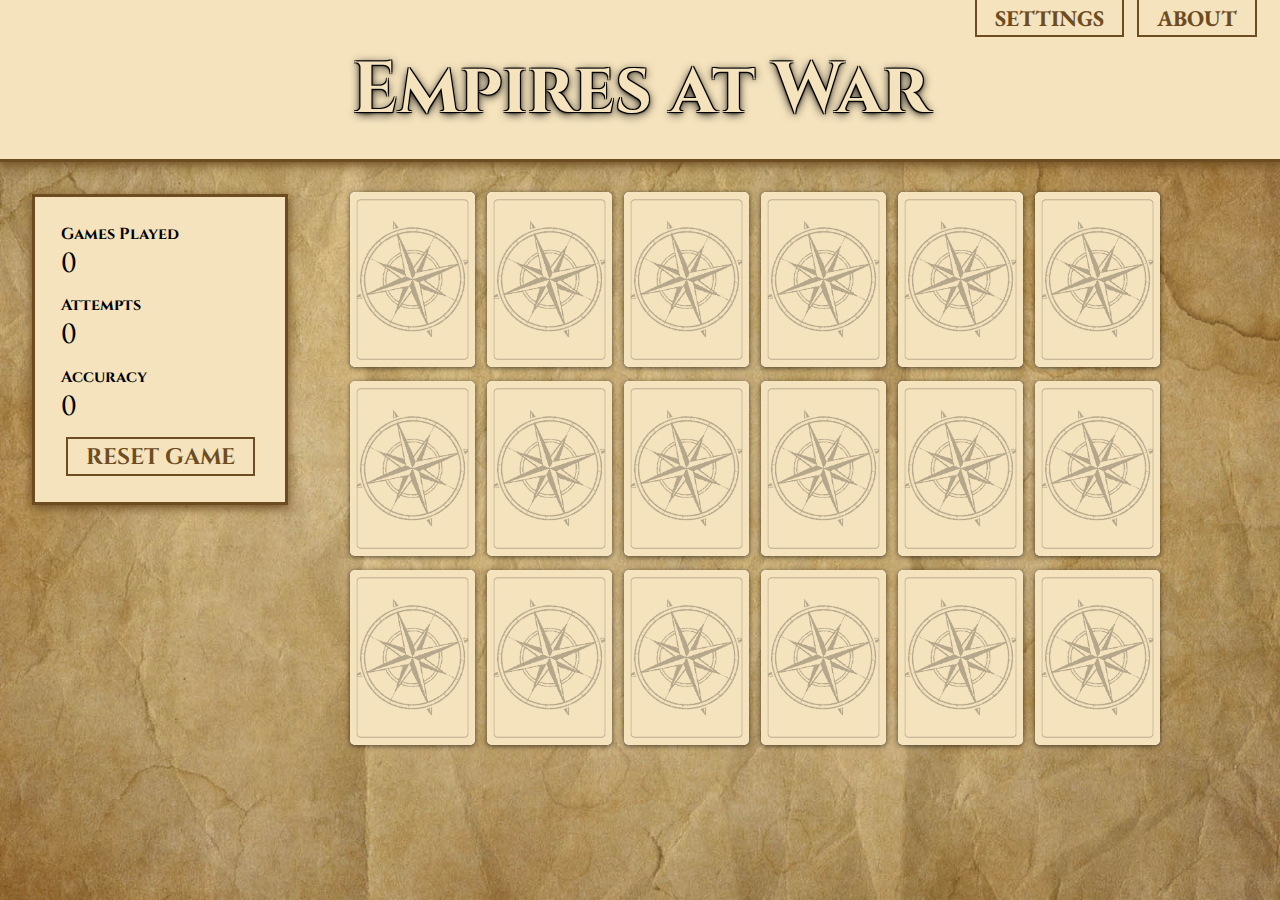
==== index.html @ 1d4930fd "Memory Match v0.1 - Jason Pau" ====
<!DOCTYPE html>
<html lang="en">
<head>
    <meta charset="UTF-8">
    <title>Memory Match Game - Jason Pau</title>
    <script src="https://code.jquery.com/jquery-2.1.4.min.js"></script>
    <!--<script src="http://learning-fuze.github.io/memory_match/v0.1/script.js"></script>-->
    <script src="main.js"></script>
    <link href="https://fonts.googleapis.com/css?family=Cinzel|EB+Garamond" rel="stylesheet">
    <link rel="stylesheet" type="text/css" href="style.css" />
</head>
<body>
    <header>
        <!--<div id="header-logo">-->
            <!--LOGO-->
        <!--</div>-->
        <div id="header-content">
            <div id="menu-bar">
                <a href="#">Settings</a>
                <a href="#">About</a>
            </div>
            <h1>Empires at War</h1>
        </div>
    </header>
    <div id="wrapper">
        <section id="stats-area">
            <div class="games-played">
                <div class="label">Games Played</div>
                <div class="value">0</div>
            </div>
            <div class="attempts">
                <div class="label">Attempts</div>
                <div class="value">0</div>
            </div>
            <div class="accuracy">
                <div class="label">Accuracy</div>
                <div class="value">0</div>
            </div>
            <button class="reset">Reset Game</button>
        </section>
        <section id="game-area">
            <div class="card">
                <div class="front">
                    <img src="images/card-front-test1-01.png" alt="" />
                </div>
                <div class="back">
                    <img src="images/card-back.png" alt="" />
                </div>
            </div>
            <div class="card">
                <div class="front">
                    <img src="images/card-front-test1-02.png" alt="" />
                </div>
                <div class="back">
                    <img src="images/card-back.png" alt="" />
                </div>
            </div>
            <div class="card">
                <div class="front">
                    <img src="images/card-front-test1-03.png" alt="" />
                </div>
                <div class="back">
                    <img src="images/card-back.png" alt="" />
                </div>
            </div>
            <div class="card">
                <div class="front">
                    <img src="" alt="" />
                </div>
                <div class="back">
                    <img src="images/card-back.png" alt="" />
                </div>
            </div>
            <div class="card">
                <div class="front">
                    <img src="" alt="" />
                </div>
                <div class="back">
                    <img src="images/card-back.png" alt="" />
                </div>
            </div>
            <div class="card">
                <div class="front">
                    <img src="" alt="" />
                </div>
                <div class="back">
                    <img src="images/card-back.png" alt="" />
                </div>
            </div>

            <div class="card">
                <div class="front">
                    <img src="" alt="" />
                </div>
                <div class="back">
                    <img src="images/card-back.png" alt="" />
                </div>
            </div>
            <div class="card">
                <div class="front">
                    <img src="" alt="" />
                </div>
                <div class="back">
                    <img src="images/card-back.png" alt="" />
                </div>
            </div>
            <div class="card">
                <div class="front">
                    <img src="" alt="" />
                </div>
                <div class="back">
                    <img src="images/card-back.png" alt="" />
                </div>
            </div>
            <div class="card">
                <div class="front">
                    <img src="" alt="" />
                </div>
                <div class="back">
                    <img src="images/card-back.png" alt="" />
                </div>
            </div>
            <div class="card">
                <div class="front">
                    <img src="" alt="" />
                </div>
                <div class="back">
                    <img src="images/card-back.png" alt="" />
                </div>
            </div>
            <div class="card">
                <div class="front">
                    <img src="" alt="" />
                </div>
                <div class="back">
                    <img src="images/card-back.png" alt="" />
                </div>
            </div>

            <div class="card">
                <div class="front">
                    <img src="" alt="" />
                </div>
                <div class="back">
                    <img src="images/card-back.png" alt="" />
                </div>
            </div>
            <div class="card">
                <div class="front">
                    <img src="" alt="" />
                </div>
                <div class="back">
                    <img src="images/card-back.png" alt="" />
                </div>
            </div>
            <div class="card">
                <div class="front">
                    <img src="" alt="" />
                </div>
                <div class="back">
                    <img src="images/card-back.png" alt="" />
                </div>
            </div>
            <div class="card">
                <div class="front">
                    <img src="" alt="" />
                </div>
                <div class="back">
                    <img src="images/card-back.png" alt="" />
                </div>
            </div>
            <div class="card">
                <div class="front">
                    <img src="" alt="" />
                </div>
                <div class="back">
                    <img src="images/card-back.png" alt="" />
                </div>
            </div>
            <div class="card">
                <div class="front">
                    <img src="" alt="" />
                </div>
                <div class="back">
                    <img src="images/card-back.png" alt="" />
                </div>
            </div>
        </section>
    </div>
</body>
</html>
---- style.css ----
/* CSS FOR MEMORY MATCH GAME */
* {
    box-sizing: border-box;
}

body {
    margin: 0;
    background: url(images/background.jpg);
    background-size: cover;
    background-position: center;
    background-repeat: no-repeat;
    font-family: EB Garamond, Georgia, serif;
    background-attachment: fixed;
}

h1, h2, h3, h4, h5, h6 {
    font-family: Cinzel, Georgia, serif;
    font-weight: 700;
}

header {
    height: 18vh;
    font-size: 0;
    background-color: #F5E3BD;
    border-bottom: 3px solid #6d4c21;
    box-shadow: 0 3px 10px #6d4c21;
}

#header-logo {
    display: inline-block;
    width: 25%;
    padding: 2%;
    font-size: initial;
}

#header-content {
    display: inline-block;
    width: 100%;
    padding: 0 2vh 2vh 2vh;
    font-size: initial;
    text-align: center;
}

#menu-bar {
    text-align: right;
}

#header-content a {
    color: #6d4c21;
    display: inline-block;
    padding: 0.3vh 2vh;
    border: 2px solid #6d4c21;
    border-top: none;
    text-decoration: none;
    text-transform: uppercase;
    font-size: 2.5vh;
    font-weight: bold;
    margin: 0 5px;
}
#header-content a:hover {
    color: #d2aa6f;
    border: 2px solid #d2aa6f;
    border-top: none;
}

#header-content h1 {
    color: #F5E3BD;
    text-shadow:
    -1px -1px 0 #000,
    1px -1px 0 #000,
    -1px 1px 0 #000,
    1px 1px 0 #000,
    0 2px 10px #000,
    0 1px 3px #000;
    font-size: 8vh;
    margin: 0.5vh;
}

#wrapper {
    height: 82vh;
    font-size: 0;
}

#stats-area {
    display: inline-block;
    width: 20%;
    font-size: initial;
    vertical-align: top;
    background-color: #F5E3BD;
    padding: 2%;
    margin: 2.5%;
    border: 3px solid #6d4c21;
    box-shadow: 0 3px 10px #6d4c21;
}

#stats-area .label {
    font-family: Cinzel, Georgia, serif;
    font-weight: 700;
}
#stats-area .value {
    font-size: 3.5vh;
    margin-bottom: 2vh;
    line-height: 3.5vh;
}

#stats-area button {
    font-family: Cinzel, Georgia, serif;
    font-weight: 700;
    color: #6d4c21;
    padding: 0.3vh 2vh;
    border: 2px solid #6d4c21;
    background-color: #F5E3BD;
    text-decoration: none;
    text-transform: uppercase;
    font-size: 2.5vh;
    display: block;
    margin: 0 auto;
}
#stats-area button:hover {
    color: #d2aa6f;
    border: 2px solid #d2aa6f;
}

#game-area {
    display: inline-block;
    width: 75%;
    font-size: initial;
    height: 100%;
    padding: 2%;
}

.card {
    display: inline-block;
    width: 125px;
    height: 175px;
    border-radius: 5px;
    box-shadow: rgba(0,0,0,0.6) 0 1px 5px;
    margin: 0.5%;
    font-size: 0;
    background: white;
    position: relative;
}

.card .front img {
    width: 100%;
    height: auto;
    border-radius: 5px;
    position: absolute;
    top: 0;
    left: 0;
}

.card .back img {
    width: 100%;
    height: auto;
    border-radius: 5px;
    position: absolute;
    top: 0;
    left: 0;
}

.hidden {
    display: none;
}
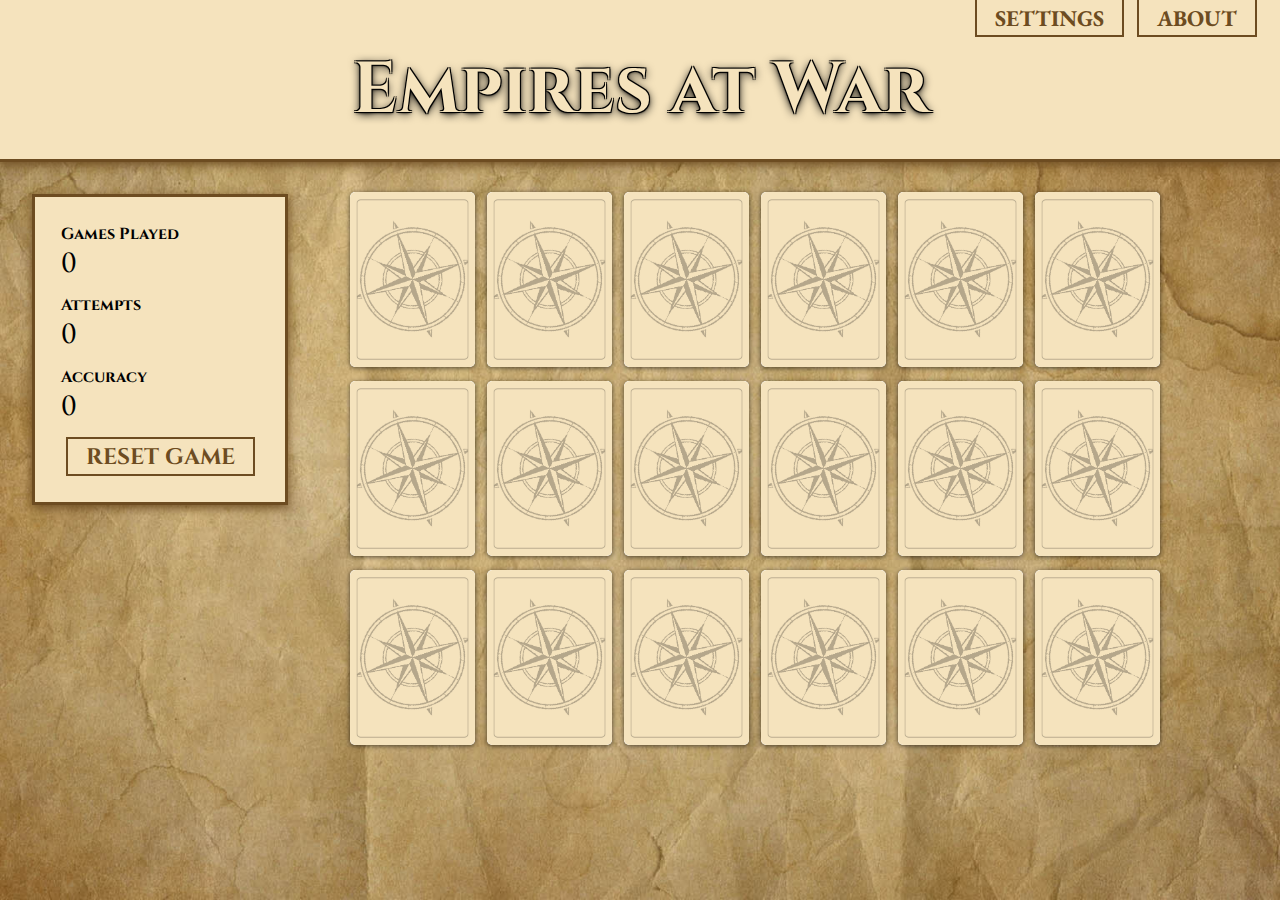
==== commit e65c2b42: "Memory Match v0.1 - Jason Pau" ====
--- a/index.html
+++ b/index.html
@@ -17,7 +17,7 @@
         <div id="header-content">
             <div id="menu-bar">
                 <a href="#">Settings</a>
-                <a href="#">About</a>
+                <a href="about.html">About</a>
             </div>
             <h1>Empires at War</h1>
         </div>
@@ -41,7 +41,7 @@
         <section id="game-area">
             <div class="card">
                 <div class="front">
-                    <img src="images/card-front-test1-01.png" alt="" />
+                    <img src="images/card-front-01.png" alt="" />
                 </div>
                 <div class="back">
                     <img src="images/card-back.png" alt="" />
@@ -49,7 +49,7 @@
             </div>
             <div class="card">
                 <div class="front">
-                    <img src="images/card-front-test1-02.png" alt="" />
+                    <img src="images/card-front-02.png" alt="" />
                 </div>
                 <div class="back">
                     <img src="images/card-back.png" alt="" />
@@ -57,7 +57,7 @@
             </div>
             <div class="card">
                 <div class="front">
-                    <img src="images/card-front-test1-03.png" alt="" />
+                    <img src="images/card-front-03.png" alt="" />
                 </div>
                 <div class="back">
                     <img src="images/card-back.png" alt="" />
@@ -65,7 +65,7 @@
             </div>
             <div class="card">
                 <div class="front">
-                    <img src="" alt="" />
+                    <img src="images/card-front-04.png" alt="" />
                 </div>
                 <div class="back">
                     <img src="images/card-back.png" alt="" />
@@ -73,7 +73,7 @@
             </div>
             <div class="card">
                 <div class="front">
-                    <img src="" alt="" />
+                    <img src="images/card-front-05.png" alt="" />
                 </div>
                 <div class="back">
                     <img src="images/card-back.png" alt="" />
@@ -81,7 +81,7 @@
             </div>
             <div class="card">
                 <div class="front">
-                    <img src="" alt="" />
+                    <img src="images/card-front-06.png" alt="" />
                 </div>
                 <div class="back">
                     <img src="images/card-back.png" alt="" />
@@ -90,7 +90,7 @@
 
             <div class="card">
                 <div class="front">
-                    <img src="" alt="" />
+                    <img src="images/card-front-07.png" alt="" />
                 </div>
                 <div class="back">
                     <img src="images/card-back.png" alt="" />
@@ -98,7 +98,7 @@
             </div>
             <div class="card">
                 <div class="front">
-                    <img src="" alt="" />
+                    <img src="images/card-front-08.png" alt="" />
                 </div>
                 <div class="back">
                     <img src="images/card-back.png" alt="" />
@@ -106,7 +106,7 @@
             </div>
             <div class="card">
                 <div class="front">
-                    <img src="" alt="" />
+                    <img src="images/card-front-09.png" alt="" />
                 </div>
                 <div class="back">
                     <img src="images/card-back.png" alt="" />
@@ -114,7 +114,7 @@
             </div>
             <div class="card">
                 <div class="front">
-                    <img src="" alt="" />
+                    <img src="images/card-front-01.png" alt="" />
                 </div>
                 <div class="back">
                     <img src="images/card-back.png" alt="" />
@@ -122,7 +122,7 @@
             </div>
             <div class="card">
                 <div class="front">
-                    <img src="" alt="" />
+                    <img src="images/card-front-02.png" alt="" />
                 </div>
                 <div class="back">
                     <img src="images/card-back.png" alt="" />
@@ -130,7 +130,7 @@
             </div>
             <div class="card">
                 <div class="front">
-                    <img src="" alt="" />
+                    <img src="images/card-front-03.png" alt="" />
                 </div>
                 <div class="back">
                     <img src="images/card-back.png" alt="" />
@@ -139,7 +139,7 @@
 
             <div class="card">
                 <div class="front">
-                    <img src="" alt="" />
+                    <img src="images/card-front-04.png" alt="" />
                 </div>
                 <div class="back">
                     <img src="images/card-back.png" alt="" />
@@ -147,7 +147,7 @@
             </div>
             <div class="card">
                 <div class="front">
-                    <img src="" alt="" />
+                    <img src="images/card-front-05.png" alt="" />
                 </div>
                 <div class="back">
                     <img src="images/card-back.png" alt="" />
@@ -155,7 +155,7 @@
             </div>
             <div class="card">
                 <div class="front">
-                    <img src="" alt="" />
+                    <img src="images/card-front-06.png" alt="" />
                 </div>
                 <div class="back">
                     <img src="images/card-back.png" alt="" />
@@ -163,7 +163,7 @@
             </div>
             <div class="card">
                 <div class="front">
-                    <img src="" alt="" />
+                    <img src="images/card-front-07.png" alt="" />
                 </div>
                 <div class="back">
                     <img src="images/card-back.png" alt="" />
@@ -171,7 +171,7 @@
             </div>
             <div class="card">
                 <div class="front">
-                    <img src="" alt="" />
+                    <img src="images/card-front-08.png" alt="" />
                 </div>
                 <div class="back">
                     <img src="images/card-back.png" alt="" />
@@ -179,7 +179,7 @@
             </div>
             <div class="card">
                 <div class="front">
-                    <img src="" alt="" />
+                    <img src="images/card-front-09.png" alt="" />
                 </div>
                 <div class="back">
                     <img src="images/card-back.png" alt="" />
--- a/style.css
+++ b/style.css
@@ -81,6 +81,18 @@
     font-size: 0;
 }
 
+.general-content {
+    display: block;
+    width: 80%;
+    font-size: initial;
+    vertical-align: top;
+    background-color: #F5E3BD;
+    padding: 2%;
+    margin: 2.5% auto;
+    border: 3px solid #6d4c21;
+    box-shadow: 0 3px 10px #6d4c21;
+}
+
 #stats-area {
     display: inline-block;
     width: 20%;
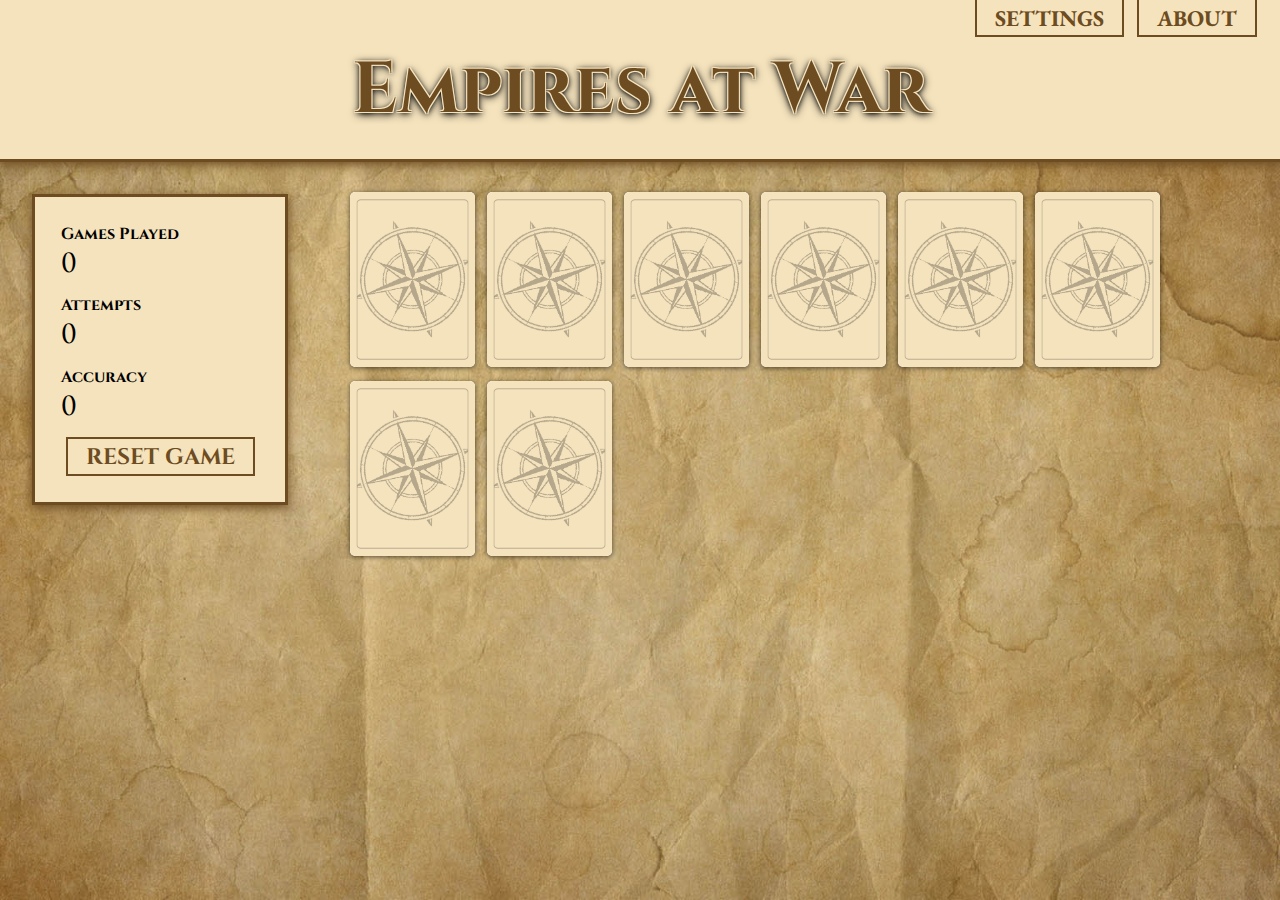
==== commit b5c37abf: "Memory Match version0.5 - Jason Pau" ====
--- a/index.html
+++ b/index.html
@@ -4,7 +4,6 @@
     <meta charset="UTF-8">
     <title>Memory Match Game - Jason Pau</title>
     <script src="https://code.jquery.com/jquery-2.1.4.min.js"></script>
-    <!--<script src="http://learning-fuze.github.io/memory_match/v0.1/script.js"></script>-->
     <script src="main.js"></script>
     <link href="https://fonts.googleapis.com/css?family=Cinzel|EB+Garamond" rel="stylesheet">
     <link rel="stylesheet" type="text/css" href="style.css" />
@@ -57,6 +56,23 @@
             </div>
             <div class="card">
                 <div class="front">
+                    <img src="images/card-front-02.png" alt="" />
+                </div>
+                <div class="back">
+                    <img src="images/card-back.png" alt="" />
+                </div>
+            </div>
+            <div class="card">
+                <div class="front">
+                    <img src="images/card-front-01.png" alt="" />
+                </div>
+                <div class="back">
+                    <img src="images/card-back.png" alt="" />
+                </div>
+            </div>
+
+            <div class="card">
+                <div class="front">
                     <img src="images/card-front-03.png" alt="" />
                 </div>
                 <div class="back">
@@ -71,58 +87,11 @@
                     <img src="images/card-back.png" alt="" />
                 </div>
             </div>
-            <div class="card">
-                <div class="front">
-                    <img src="images/card-front-05.png" alt="" />
-                </div>
-                <div class="back">
-                    <img src="images/card-back.png" alt="" />
-                </div>
-            </div>
-            <div class="card">
-                <div class="front">
-                    <img src="images/card-front-06.png" alt="" />
-                </div>
-                <div class="back">
-                    <img src="images/card-back.png" alt="" />
-                </div>
-            </div>
+
 
             <div class="card">
                 <div class="front">
-                    <img src="images/card-front-07.png" alt="" />
-                </div>
-                <div class="back">
-                    <img src="images/card-back.png" alt="" />
-                </div>
-            </div>
-            <div class="card">
-                <div class="front">
-                    <img src="images/card-front-08.png" alt="" />
-                </div>
-                <div class="back">
-                    <img src="images/card-back.png" alt="" />
-                </div>
-            </div>
-            <div class="card">
-                <div class="front">
-                    <img src="images/card-front-09.png" alt="" />
-                </div>
-                <div class="back">
-                    <img src="images/card-back.png" alt="" />
-                </div>
-            </div>
-            <div class="card">
-                <div class="front">
-                    <img src="images/card-front-01.png" alt="" />
-                </div>
-                <div class="back">
-                    <img src="images/card-back.png" alt="" />
-                </div>
-            </div>
-            <div class="card">
-                <div class="front">
-                    <img src="images/card-front-02.png" alt="" />
+                    <img src="images/card-front-04.png" alt="" />
                 </div>
                 <div class="back">
                     <img src="images/card-back.png" alt="" />
@@ -136,55 +105,6 @@
                     <img src="images/card-back.png" alt="" />
                 </div>
             </div>
-
-            <div class="card">
-                <div class="front">
-                    <img src="images/card-front-04.png" alt="" />
-                </div>
-                <div class="back">
-                    <img src="images/card-back.png" alt="" />
-                </div>
-            </div>
-            <div class="card">
-                <div class="front">
-                    <img src="images/card-front-05.png" alt="" />
-                </div>
-                <div class="back">
-                    <img src="images/card-back.png" alt="" />
-                </div>
-            </div>
-            <div class="card">
-                <div class="front">
-                    <img src="images/card-front-06.png" alt="" />
-                </div>
-                <div class="back">
-                    <img src="images/card-back.png" alt="" />
-                </div>
-            </div>
-            <div class="card">
-                <div class="front">
-                    <img src="images/card-front-07.png" alt="" />
-                </div>
-                <div class="back">
-                    <img src="images/card-back.png" alt="" />
-                </div>
-            </div>
-            <div class="card">
-                <div class="front">
-                    <img src="images/card-front-08.png" alt="" />
-                </div>
-                <div class="back">
-                    <img src="images/card-back.png" alt="" />
-                </div>
-            </div>
-            <div class="card">
-                <div class="front">
-                    <img src="images/card-front-09.png" alt="" />
-                </div>
-                <div class="back">
-                    <img src="images/card-back.png" alt="" />
-                </div>
-            </div>
         </section>
     </div>
 </body>
--- a/style.css
+++ b/style.css
@@ -64,14 +64,15 @@
 }
 
 #header-content h1 {
-    color: #F5E3BD;
+    color: #6D4C21;
     text-shadow:
-    -1px -1px 0 #000,
-    1px -1px 0 #000,
-    -1px 1px 0 #000,
-    1px 1px 0 #000,
-    0 2px 10px #000,
-    0 1px 3px #000;
+            -1px -1px 0 #F5E3BD,
+            1px -1px 0 #F5E3BD,
+            -1px 1px 0 #F5E3BD,
+            1px 1px 0 #F5E3BD,
+            0 2px 10px #000,
+            0 1px 5px #000;
+            0 1px 10px #000;
     font-size: 8vh;
     margin: 0.5vh;
 }
@@ -132,6 +133,9 @@
     color: #d2aa6f;
     border: 2px solid #d2aa6f;
 }
+#stats-area button:focus {
+    outline: 0;
+}
 
 #game-area {
     display: inline-block;
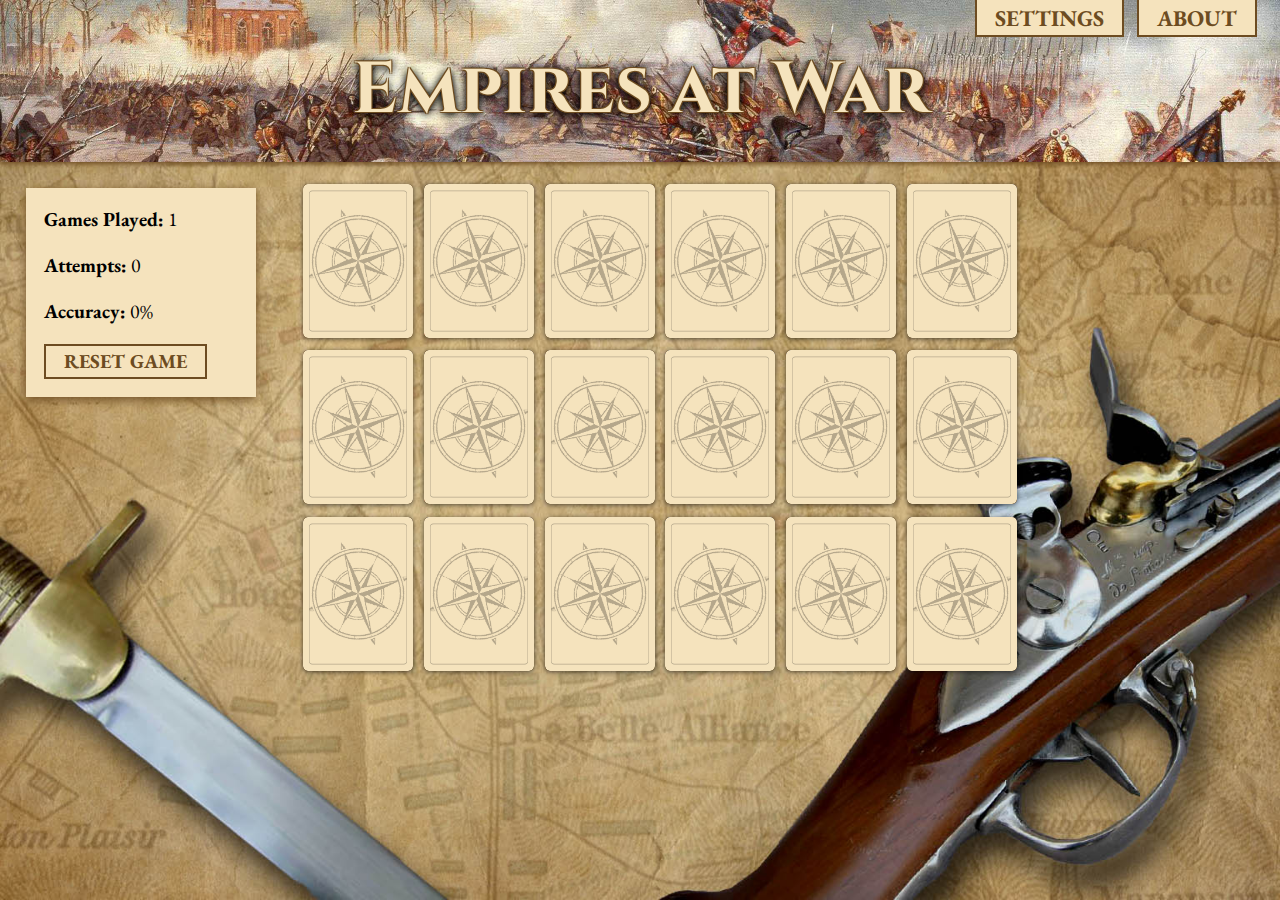
==== commit f013b66c: "Memory Match version1.0 - Jason Pau" ====
--- a/index.html
+++ b/index.html
@@ -3,6 +3,7 @@
 <head>
     <meta charset="UTF-8">
     <title>Memory Match Game - Jason Pau</title>
+    <meta name="viewport" content="width=device-width, initial-scale=1">
     <script src="https://code.jquery.com/jquery-2.1.4.min.js"></script>
     <script src="main.js"></script>
     <link href="https://fonts.googleapis.com/css?family=Cinzel|EB+Garamond" rel="stylesheet">
@@ -10,9 +11,6 @@
 </head>
 <body>
     <header>
-        <!--<div id="header-logo">-->
-            <!--LOGO-->
-        <!--</div>-->
         <div id="header-content">
             <div id="menu-bar">
                 <a href="#">Settings</a>
@@ -20,20 +18,22 @@
             </div>
             <h1>Empires at War</h1>
         </div>
+        <div class="deco-left"></div>
+        <div class="deco-right"></div>
     </header>
     <div id="wrapper">
         <section id="stats-area">
             <div class="games-played">
-                <div class="label">Games Played</div>
+                <div class="label">Games Played:</div>
                 <div class="value">0</div>
             </div>
             <div class="attempts">
-                <div class="label">Attempts</div>
+                <div class="label">Attempts:</div>
                 <div class="value">0</div>
             </div>
             <div class="accuracy">
-                <div class="label">Accuracy</div>
-                <div class="value">0</div>
+                <div class="label">Accuracy:</div>
+                <div class="value">0%</div>
             </div>
             <button class="reset">Reset Game</button>
         </section>
@@ -70,9 +70,33 @@
                     <img src="images/card-back.png" alt="" />
                 </div>
             </div>
+            <div class="card">
+                <div class="front">
+                    <img src="images/card-front-03.png" alt="" />
+                </div>
+                <div class="back">
+                    <img src="images/card-back.png" alt="" />
+                </div>
+            </div>
+            <div class="card">
+                <div class="front">
+                    <img src="images/card-front-04.png" alt="" />
+                </div>
+                <div class="back">
+                    <img src="images/card-back.png" alt="" />
+                </div>
+            </div>
 
             <div class="card">
                 <div class="front">
+                    <img src="images/card-front-04.png" alt="" />
+                </div>
+                <div class="back">
+                    <img src="images/card-back.png" alt="" />
+                </div>
+            </div>
+            <div class="card">
+                <div class="front">
                     <img src="images/card-front-03.png" alt="" />
                 </div>
                 <div class="back">
@@ -81,25 +105,80 @@
             </div>
             <div class="card">
                 <div class="front">
-                    <img src="images/card-front-04.png" alt="" />
+                    <img src="images/card-front-05.png" alt="" />
+                </div>
+                <div class="back">
+                    <img src="images/card-back.png" alt="" />
+                </div>
+            </div>
+            <div class="card">
+                <div class="front">
+                    <img src="images/card-front-05.png" alt="" />
+                </div>
+                <div class="back">
+                    <img src="images/card-back.png" alt="" />
+                </div>
+            </div>
+            <div class="card">
+                <div class="front">
+                    <img src="images/card-front-06.png" alt="" />
+                </div>
+                <div class="back">
+                    <img src="images/card-back.png" alt="" />
+                </div>
+            </div>
+            <div class="card">
+                <div class="front">
+                    <img src="images/card-front-06.png" alt="" />
                 </div>
                 <div class="back">
                     <img src="images/card-back.png" alt="" />
                 </div>
             </div>
 
-
-            <div class="card">
-                <div class="front">
-                    <img src="images/card-front-04.png" alt="" />
-                </div>
-                <div class="back">
-                    <img src="images/card-back.png" alt="" />
-                </div>
-            </div>
-            <div class="card">
-                <div class="front">
-                    <img src="images/card-front-03.png" alt="" />
+            <div class="card">
+                <div class="front">
+                    <img src="images/card-front-07.png" alt="" />
+                </div>
+                <div class="back">
+                    <img src="images/card-back.png" alt="" />
+                </div>
+            </div>
+            <div class="card">
+                <div class="front">
+                    <img src="images/card-front-07.png" alt="" />
+                </div>
+                <div class="back">
+                    <img src="images/card-back.png" alt="" />
+                </div>
+            </div>
+            <div class="card">
+                <div class="front">
+                    <img src="images/card-front-08.png" alt="" />
+                </div>
+                <div class="back">
+                    <img src="images/card-back.png" alt="" />
+                </div>
+            </div>
+            <div class="card">
+                <div class="front">
+                    <img src="images/card-front-08.png" alt="" />
+                </div>
+                <div class="back">
+                    <img src="images/card-back.png" alt="" />
+                </div>
+            </div>
+            <div class="card">
+                <div class="front">
+                    <img src="images/card-front-09.png" alt="" />
+                </div>
+                <div class="back">
+                    <img src="images/card-back.png" alt="" />
+                </div>
+            </div>
+            <div class="card">
+                <div class="front">
+                    <img src="images/card-front-09.png" alt="" />
                 </div>
                 <div class="back">
                     <img src="images/card-back.png" alt="" />
@@ -107,5 +186,18 @@
             </div>
         </section>
     </div>
+    <div id="game-won-wrapper">
+        <div id="game-won">
+            <div id="exit-game-won">X</div>
+            <h2>Victory!</h2>
+            <button class="reset">Play Again</button>
+        </div>
+    </div>
+    <audio id="click">
+        <source src="audio/click.mp3" type="audio/mpeg">
+    </audio>
+    <audio id="double_click">
+        <source src="audio/double-click.mp3" type="audio/mpeg">
+    </audio>
 </body>
 </html>--- a/style.css
+++ b/style.css
@@ -22,8 +22,14 @@
     height: 18vh;
     font-size: 0;
     background-color: #F5E3BD;
-    border-bottom: 3px solid #6d4c21;
-    box-shadow: 0 3px 10px #6d4c21;
+    box-shadow: 0 2px 5px #6d4c21;
+    position: relative;
+    z-index: 0;
+    background-image: url(images/header-bg.jpg);
+    background-repeat: no-repeat;
+    background-size: cover;
+    background-position: 50% 50%;
+
 }
 
 #header-logo {
@@ -39,10 +45,12 @@
     padding: 0 2vh 2vh 2vh;
     font-size: initial;
     text-align: center;
+    z-index: 1;
 }
 
 #menu-bar {
     text-align: right;
+    z-index: 2;
 }
 
 #header-content a {
@@ -56,6 +64,7 @@
     font-size: 2.5vh;
     font-weight: bold;
     margin: 0 5px;
+    background-color: #F5E3BD;
 }
 #header-content a:hover {
     color: #d2aa6f;
@@ -64,17 +73,17 @@
 }
 
 #header-content h1 {
-    color: #6D4C21;
+    color: #f5e3bd;
     text-shadow:
-            -1px -1px 0 #F5E3BD,
-            1px -1px 0 #F5E3BD,
-            -1px 1px 0 #F5E3BD,
-            1px 1px 0 #F5E3BD,
+            -1px -1px 0 #6D4C21,
+            1px -1px 0 #6D4C21,
+            -1px 1px 0 #6D4C21,
+            1px 1px 0 #6d4c21,
             0 2px 10px #000,
-            0 1px 5px #000;
             0 1px 10px #000;
+    line-height: 8vh;
     font-size: 8vh;
-    margin: 0.5vh;
+    margin: 2vh 0 0 0;
 }
 
 #wrapper {
@@ -95,29 +104,34 @@
 }
 
 #stats-area {
-    display: inline-block;
-    width: 20%;
-    font-size: initial;
+    display: block;
+    font-size: 2.2vh;
     vertical-align: top;
     background-color: #F5E3BD;
-    padding: 2%;
-    margin: 2.5%;
-    border: 3px solid #6d4c21;
+    padding: 1%;
     box-shadow: 0 3px 10px #6d4c21;
+    height: 6.5vh;
+    text-align: center;
+}
+
+#stats-area > div {
+    display: inline-block;
+    margin: 0 10px;
 }
 
 #stats-area .label {
-    font-family: Cinzel, Georgia, serif;
     font-weight: 700;
+    display: inline-block;
 }
 #stats-area .value {
-    font-size: 3.5vh;
-    margin-bottom: 2vh;
-    line-height: 3.5vh;
-}
-
-#stats-area button {
-    font-family: Cinzel, Georgia, serif;
+    font-size: 2.2vh;
+    display: inline-block;
+    width: 20px;
+}
+
+#stats-area button,
+#game-won button {
+    font-family: EB Garamond, Georgia, serif;
     font-weight: 700;
     color: #6d4c21;
     padding: 0.3vh 2vh;
@@ -125,36 +139,41 @@
     background-color: #F5E3BD;
     text-decoration: none;
     text-transform: uppercase;
-    font-size: 2.5vh;
-    display: block;
+    font-size: 2.2vh;
+    display: inline-block;
     margin: 0 auto;
 }
-#stats-area button:hover {
+#stats-area button:hover,
+#game-won button:hover {
     color: #d2aa6f;
     border: 2px solid #d2aa6f;
-}
-#stats-area button:focus {
+    cursor: pointer;
+}
+#stats-area button:focus,
+#game-won button:focus {
     outline: 0;
 }
 
 #game-area {
     display: inline-block;
-    width: 75%;
-    font-size: initial;
-    height: 100%;
-    padding: 2%;
+    font-size: initial;
+    height: 75.5vh;
+    padding: 2vh;
+    width: 100%;
+    text-align: center;
+    max-width: 800px;
 }
 
 .card {
     display: inline-block;
-    width: 125px;
-    height: 175px;
+    width: 110px;
+    height: 154px;
     border-radius: 5px;
     box-shadow: rgba(0,0,0,0.6) 0 1px 5px;
     margin: 0.5%;
     font-size: 0;
-    background: white;
     position: relative;
+    background-color: #6d4c21;
 }
 
 .card .front img {
@@ -177,4 +196,101 @@
 
 .hidden {
     display: none;
+}
+
+.matched {
+    opacity: 0.35;
+}
+
+#game-won-wrapper {
+    position: fixed;
+    height: 100%;
+    width: 100%;
+    background-color: rgba(0,0,0,0.6);
+    z-index: 10;
+    top: 0;
+    left: 0;
+}
+
+#game-won {
+    background-image: url(images/victory.jpg);
+    background-repeat: no-repeat;
+    background-position: center;
+    background-size: cover;
+    position: absolute;
+    max-width: 90vw;
+    max-height: 90vw;
+    height: 480px;
+    width: 640px;
+    left: 50%;
+    top: 50%;
+    transform: translateX(-50%) translateY(-50%);
+    text-align: center;
+    box-shadow: 0 2px 50px black;
+}
+
+#exit-game-won {
+    position: absolute;
+    top: 10px;
+    right: 10px;
+    border: 4px solid white;
+    color: white;
+    font-family: Arial, Helvetica, sans-serif;
+    font-size: 25px;
+    opacity: 0.3;
+    border-radius: 25px;
+    padding: 10px;
+    width: 50px;
+    height: 50px;
+    line-height: 25px;
+    font-weight: bold;
+}
+#exit-game-won:hover {
+    opacity: 0.5;
+    cursor: pointer;
+}
+
+#game-won h2 {
+    color: white;
+    font-size: 12vh;
+    line-height: 12vh;
+    text-shadow: 0 1px 5px rgba(0,0,0,0.3);
+    margin-bottom: 2vh;
+}
+
+@media (min-width: 800px) {
+    #stats-area {
+        display: inline-block;
+        width: 18%;
+        height: auto;
+        text-align: left;
+        padding: 2vh;
+        margin: 2%;
+    }
+
+    #stats-area > div {
+        margin: 0 0 20px 0;
+        display: block;
+    }
+
+    #game-area {
+        display: inline-block;
+        width: 78%;
+        text-align: left;
+        height: 82vh;
+        padding: 2vh;
+    }
+}
+
+@media (max-width: 500px) {
+    header {
+        height: 13vh;
+    }
+    #header-content h1 {
+        font-size: 5vh;
+        line-height: 5vh;
+    }
+    #wrapper {
+        height: 87vh;
+    }
 }